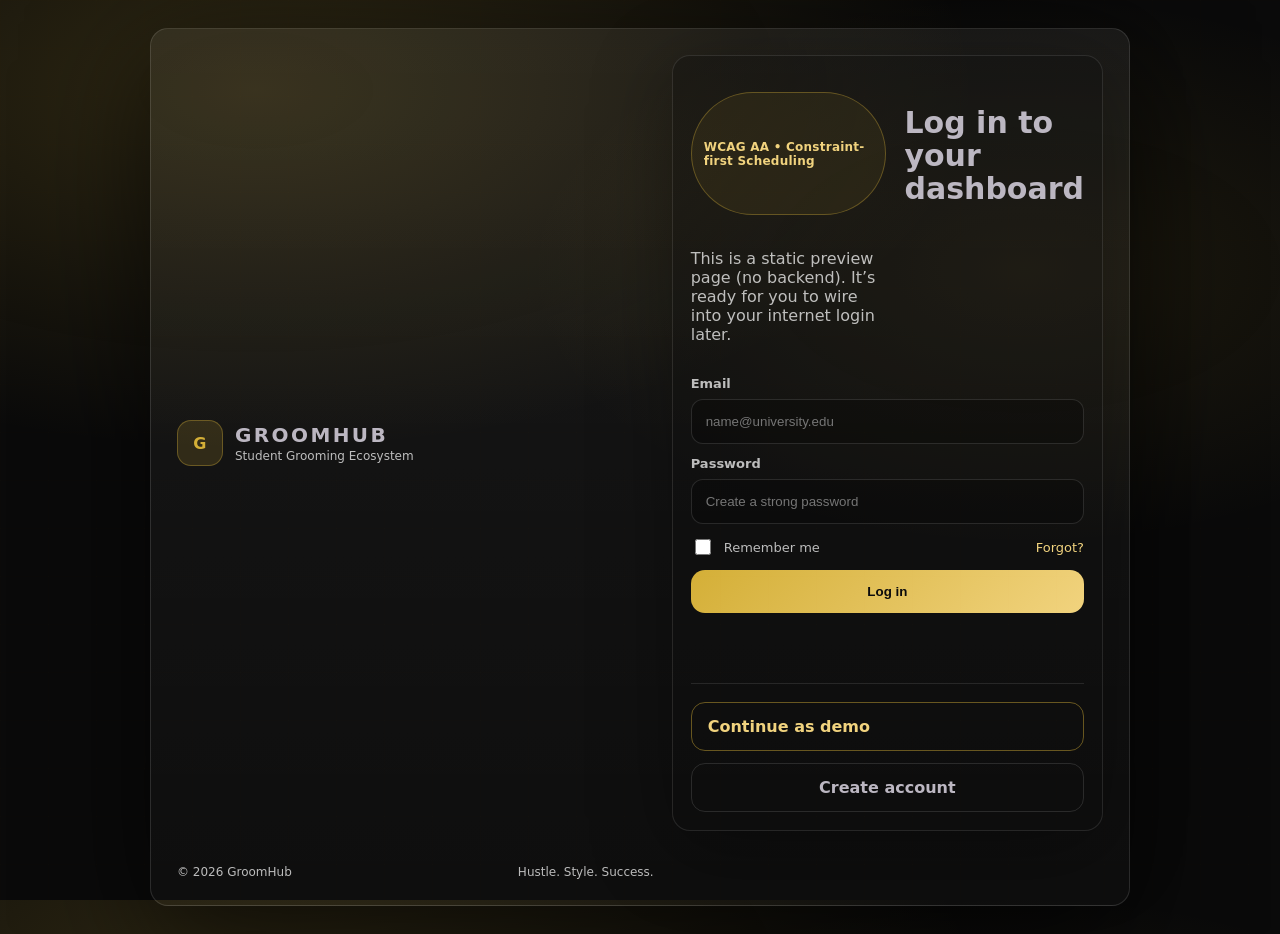
==== index.html @ f82ac6bb "Update auth UI split layout and marketplace/session polish" ====
<!DOCTYPE html>
<html lang="en">
  <head>
    <meta charset="UTF-8" />
    <meta name="viewport" content="width=device-width, initial-scale=1.0" />
    <title>GroomHub — Login</title>
    <link rel="stylesheet" href="./styles.css" />
  </head>
  <body>
    <div class="bg-grid" aria-hidden="true"></div>

    <main class="page">
      <section class="card" role="region" aria-label="GroomHub auth card">
        <header class="brand">
          <div class="logo" aria-hidden="true">G</div>
          <div class="brand-text">
            <h1>GROOMHUB</h1>
            <p>Student Grooming Ecosystem</p>
          </div>
        </header>

        <!-- LOGIN -->
        <div id="loginPanel" class="panel" aria-labelledby="loginHeading">
          <div class="hero">
            <div class="pill">WCAG AA • Constraint-first Scheduling</div>
            <h2 id="loginHeading">Log in to your dashboard</h2>
            <p class="muted">
              This is a static preview page (no backend). It’s ready for you to
              wire into your internet login later.
            </p>
          </div>

          <form id="loginForm" class="form" autocomplete="on">
            <label class="field">
              <span class="label">Email</span>
              <input
                id="email"
                name="email"
                type="email"
                placeholder="name@university.edu"
                required
              />
            </label>

            <label class="field">
              <span class="label">Password</span>
              <input
                id="password"
                name="password"
                type="password"
                placeholder="Create a strong password"
                required
              />
            </label>

            <div class="row">
              <label class="check">
                <input id="remember" name="remember" type="checkbox" />
                <span>Remember me</span>
              </label>
              <a class="link" href="#" id="forgotLink">Forgot?</a>
            </div>

            <button class="btn" type="submit">Log in</button>

            <p class="hint" id="status" role="status" aria-live="polite"></p>
          </form>

          <div class="divider" aria-hidden="true"></div>

          <div class="actions">
            <a class="btn secondary" href="#" id="demoLogin"
              >Continue as demo</a
            >
            <a class="btn ghost" href="#" id="signupLink">Create account</a>
          </div>
        </div>

        <!-- SIGNUP -->
        <div
          id="signupPanel"
          class="panel"
          style="display: none"
          aria-labelledby="signupHeading"
        >
          <div class="auth-split">
            <!-- LEFT (artwork + benefits) -->
            <aside class="auth-left" aria-label="Signup benefits">
              <div class="pill">Hustle. Style. Success.</div>

              <h2 class="auth-left-title" id="signupHeading">
                Welcome<br />to <span class="gold-text">GroomHub</span>
              </h2>

              <div class="auth-left-rule" aria-hidden="true"></div>

              <p class="muted auth-left-sub">
                Create your account and unlock a smarter way to manage your
                academics, business, and grooming.
              </p>

              <div class="auth-benefits">
                <div class="auth-benefit">
                  <div class="auth-benefit-icon" aria-hidden="true">1</div>
                  <div>
                    <div class="auth-benefit-title">Academic Sync</div>
                    <div class="auth-benefit-desc">
                      Smart scheduling that respects your classes.
                    </div>
                  </div>
                </div>

                <div class="auth-benefit">
                  <div class="auth-benefit-icon" aria-hidden="true">2</div>
                  <div>
                    <div class="auth-benefit-title">Grooming Management</div>
                    <div class="auth-benefit-desc">
                      Track your styles, services and products.
                    </div>
                  </div>
                </div>

                <div class="auth-benefit">
                  <div class="auth-benefit-icon" aria-hidden="true">3</div>
                  <div>
                    <div class="auth-benefit-title">Community & Trust</div>
                    <div class="auth-benefit-desc">
                      Share, review and grow with your community.
                    </div>
                  </div>
                </div>
              </div>

              <div
                class="auth-trust"
                role="note"
                aria-label="Privacy and data security"
              >
                <div class="auth-trust-badge" aria-hidden="true">✓</div>
                <div>
                  <div class="auth-trust-title">
                    Your data is secure with us.
                  </div>
                  <div class="auth-trust-desc">
                    This is a static prototype — accounts are stored in your
                    browser only.
                  </div>
                </div>
              </div>

              <div class="auth-hero-image-wrap" aria-hidden="true">
                <div class="auth-hero-ring"></div>
                <img
                  class="auth-hero-image"
                  src="./images/signup-model.jpg"
                  alt=""
                />
              </div>
            </aside>

            <!-- RIGHT (stepper + existing form) -->
            <section class="auth-right" aria-label="Signup form">
              <div class="auth-stepper">
                <div class="steps" aria-hidden="true">
                  <div class="step active">
                    <div class="step-dot"></div>
                    <div>Account</div>
                  </div>
                  <div class="step">
                    <div class="step-dot"></div>
                    <div>Academic</div>
                  </div>
                  <div class="step">
                    <div class="step-dot"></div>
                    <div>Preferences</div>
                  </div>
                  <div class="step">
                    <div class="step-dot"></div>
                    <div>Complete</div>
                  </div>
                </div>
              </div>

              <form id="signupForm" class="form" autocomplete="on">
                <div class="auth-form-head">
                  <h3 class="auth-form-title">Create Your Account</h3>
                  <p class="auth-form-sub muted">Let's get you started.</p>
                </div>

                <label class="field">
                  <span class="label">Full name (optional)</span>
                  <input
                    id="name"
                    name="name"
                    type="text"
                    placeholder="e.g., Thandi M."
                    maxlength="80"
                  />
                </label>

                <label class="field">
                  <span class="label">Email</span>
                  <input
                    id="signupEmail"
                    name="email"
                    type="email"
                    placeholder="name@university.edu"
                    required
                  />
                </label>

                <label class="field">
                  <span class="label">Password</span>
                  <input
                    id="signupPassword"
                    name="password"
                    type="password"
                    placeholder="Create a strong password"
                    required
                  />
                </label>

                <label class="field">
                  <span class="label">Confirm password</span>
                  <input
                    id="confirmPassword"
                    name="confirmPassword"
                    type="password"
                    placeholder="Re-enter your password"
                    required
                  />
                </label>

                <div class="row">
                  <div
                    id="signupStatus"
                    class="hint"
                    role="status"
                    aria-live="polite"
                  ></div>
                </div>

                <button class="btn" type="submit">
                  Create Account & Continue
                </button>
              </form>

              <div class="divider" aria-hidden="true"></div>

              <div class="actions">
                <a class="btn ghost" href="#" id="backToLogin">Back to login</a>
              </div>
            </section>
          </div>
        </div>

        <footer class="foot">
          <span>© <span id="year"></span> GroomHub</span>
          <span class="muted">Hustle. Style. Success.</span>
        </footer>
      </section>
    </main>

    <script src="./script.js"></script>
  </body>
</html>
---- styles.css ----
:root {
  /* GroomHub-v2 inspired luxury black + gold theme */
  --bg: #0a0a0a;
  --panel: #111111;
  --panel2: #0f0f0f;
  --text: #bcb7c2;
  --text-h: #d4af37;
  --muted: rgba(255, 255, 255, 0.72);
  --border: rgba(255, 255, 255, 0.12);

  /* keep legacy names used throughout this CSS */
  --gold: #d4af37;
  --gold2: #f1d37e;
  --accent: #d4af37;
  --accent-border: rgba(212, 175, 55, 0.5);

  --shadow: 0 30px 120px rgba(0, 0, 0, 0.65);
}

* {
  box-sizing: border-box;
}
html,
body {
  height: 100%;
}
body {
  margin: 0;
  font-family: system-ui, -apple-system, Segoe UI, Roboto, Helvetica, Arial,
    sans-serif;
  color: var(--text);
  background: radial-gradient(
      1200px 600px at 20% 10%,
      rgba(212, 175, 55, 0.18),
      transparent 60%
    ),
    radial-gradient(
      900px 500px at 80% 30%,
      rgba(212, 175, 55, 0.1),
      transparent 55%
    ),
    var(--bg);
}

.bg-grid {
  position: fixed;
  inset: 0;
  background-image: linear-gradient(
      rgba(212, 175, 55, 0.08) 1px,
      transparent 1px
    ),
    linear-gradient(90deg, rgba(212, 175, 55, 0.08) 1px, transparent 1px);
  background-size: 48px 48px;
  opacity: 0.12;
  pointer-events: none;
}

.page {
  min-height: 100%;
  display: flex;
  align-items: center;
  justify-content: center;
  padding: 28px 16px;
}

.card {
  width: 100%;
  max-width: 980px;
  display: grid;
  grid-template-columns: 1.05fr 0.95fr;
  gap: 18px;
  background: linear-gradient(
    180deg,
    rgba(255, 255, 255, 0.06),
    rgba(255, 255, 255, 0.02)
  );
  border: 1px solid var(--border);
  border-radius: 18px;
  padding: 26px;
  box-shadow: var(--shadow);
}

@media (max-width: 840px) {
  .card {
    grid-template-columns: 1fr;
  }
}

.brand {
  display: flex;
  gap: 12px;
  align-items: center;
}

.logo {
  width: 46px;
  height: 46px;
  border-radius: 14px;
  background: rgba(212, 175, 55, 0.16);
  border: 1px solid rgba(212, 175, 55, 0.35);
  display: flex;
  align-items: center;
  justify-content: center;
  color: var(--gold);
  font-weight: 800;
  letter-spacing: 0.02em;
}

.brand-text h1 {
  margin: 0;
  font-size: 20px;
  letter-spacing: 0.12em;
}

.brand-text p {
  margin: 2px 0 0;
  font-size: 12px;
  color: var(--muted);
}

.hero {
  margin-top: 18px;
}

.pill {
  display: inline-flex;
  align-items: center;
  border: 1px solid rgba(212, 175, 55, 0.35);
  background: rgba(212, 175, 55, 0.08);
  padding: 8px 12px;
  border-radius: 999px;
  color: var(--gold2);
  font-size: 12px;
  letter-spacing: 0.02em;
  font-weight: 600;
}

h2 {
  margin: 14px 0 10px;
  font-size: 30px;
  line-height: 1.1;
  font-weight: 900;
}

.muted {
  color: var(--muted);
}

/* Shared heading helpers used across pages (e.g., Marketplace) */
.section-title {
  font-weight: 950;
  font-size: 16px;
  margin: 0 0 6px;
}

.form {
  margin-top: 16px;
  display: flex;
  flex-direction: column;
  gap: 12px;
}

.field {
  display: flex;
  flex-direction: column;
  gap: 8px;
}
.label {
  font-size: 13px;
  color: var(--muted);
  font-weight: 600;
}

input {
  width: 100%;
  padding: 14px 14px;
  border-radius: 12px;
  border: 1px solid rgba(255, 255, 255, 0.12);
  background: rgba(0, 0, 0, 0.25);
  color: var(--text);
  outline: none;
}

input:focus {
  border-color: rgba(212, 175, 55, 0.55);
  box-shadow: 0 0 0 4px rgba(212, 175, 55, 0.15);
}

select {
  width: 100%;
  padding: 14px 14px;
  border-radius: 12px;
  border: 1px solid rgba(255, 255, 255, 0.12);
  background: rgba(0, 0, 0, 0.25);
  color: var(--text);
  outline: none;
}

select:focus {
  border-color: rgba(212, 175, 55, 0.55);
  box-shadow: 0 0 0 4px rgba(212, 175, 55, 0.15);
}

.row {
  display: flex;
  align-items: center;
  justify-content: space-between;
  gap: 12px;
}

.check {
  display: flex;
  align-items: center;
  gap: 10px;
  font-size: 13px;
  color: var(--muted);
}

.check input {
  width: 16px;
  height: 16px;
}

.link {
  font-size: 13px;
  color: var(--gold2);
  text-decoration: none;
}
.link:hover {
  text-decoration: underline;
}

.btn {
  width: 100%;
  border: none;
  border-radius: 12px;
  padding: 14px 16px;
  color: #0b0b0c;
  background: linear-gradient(135deg, var(--gold) 0%, #f1d37e 100%);
  font-weight: 800;
  cursor: pointer;
}

.btn:hover {
  filter: brightness(0.98);
}

.btn.secondary {
  background: transparent;
  border: 1px solid rgba(212, 175, 55, 0.45);
  color: var(--gold2);
  text-decoration: none;
  display: inline-flex;
  justify-content: center;
}

.actions {
  display: flex;
  gap: 12px;
  flex-wrap: wrap;
  margin-top: 18px;
}
.btn.ghost {
  background: transparent;
  border: 1px solid rgba(255, 255, 255, 0.12);
  color: var(--text);
  text-decoration: none;
  display: inline-flex;
  justify-content: center;
}

.hint {
  min-height: 18px;
  font-size: 13px;
  color: var(--gold2);
}

.divider {
  height: 1px;
  background: rgba(255, 255, 255, 0.1);
  margin: 14px 0;
}

.foot {
  display: flex;
  align-items: center;
  justify-content: space-between;
  gap: 12px;
  font-size: 12px;
  color: var(--muted);
  margin-top: 16px;
}

/* ===== Static app preview components (dashboard/calendar/etc) ===== */

/* Calendar legend helpers (used by calendar.html) */
.legend {
  display: flex;
  flex-wrap: wrap;
  gap: 12px;
  align-items: center;
  margin-top: 6px;
  color: var(--muted);
}
.legend-item {
  display: inline-flex;
  align-items: center;
  gap: 8px;
  font-size: 12px;
  font-weight: 900;
}
.dot {
  width: 10px;
  height: 10px;
  border-radius: 999px;
  border: 1px solid rgba(255, 255, 255, 0.18);
  background: rgba(255, 255, 255, 0.06);
}
.dot.available {
  background: rgba(255, 255, 255, 0.06);
  border-color: rgba(255, 255, 255, 0.16);
}
.dot.booked {
  background: rgba(241, 211, 126, 0.96);
  border-color: rgba(241, 211, 126, 0.75);
}
.dot.blocked {
  background: rgba(255, 255, 255, 0.06);
  border-color: rgba(255, 255, 255, 0.1);
  opacity: 0.55;
}

.static-topbar {
  position: sticky;
  top: 0;
  z-index: 10;
  backdrop-filter: blur(12px);
  background: rgba(8, 8, 10, 0.72);
  border-bottom: 1px solid rgba(255, 255, 255, 0.08);
  padding: 14px 18px;
  display: flex;
  align-items: center;
  justify-content: space-between;
  gap: 16px;
}
.static-brand {
  display: flex;
  align-items: center;
  gap: 12px;
  text-decoration: none;
  color: inherit;
}
.brand-title {
  display: block;
  font-weight: 900;
  letter-spacing: 0.14em;
  font-size: 14px;
}
.brand-sub {
  display: block;
  color: var(--muted);
  font-size: 12px;
  margin-top: 2px;
}
.static-nav {
  display: flex;
  flex-wrap: wrap;
  gap: 10px;
  justify-content: flex-end;
}
.nav-pill {
  text-decoration: none;
  border: 1px solid rgba(212, 175, 55, 0.35);
  color: var(--gold2);
  padding: 8px 12px;
  border-radius: 999px;
  font-size: 12px;
  background: rgba(212, 175, 55, 0.06);
  transition: transform 140ms ease, background 140ms ease,
    border-color 140ms ease;
}

.nav-pill:hover {
  transform: translateY(-1px);
  background: rgba(212, 175, 55, 0.12);
  border-color: rgba(212, 175, 55, 0.6);
}

.nav-pill.active {
  background: rgba(212, 175, 55, 0.18);
  border-color: rgba(212, 175, 55, 0.6);
  color: #fff;
}

.static-main {
  display: flex;
  min-height: calc(100vh - 72px);
}
.static-sidebar {
  width: 290px;
  border-right: 1px solid rgba(255, 255, 255, 0.08);
  padding: 18px;
  background: rgba(0, 0, 0, 0.18);
}
@media (max-width: 980px) {
  .static-main {
    flex-direction: column;
  }
  .static-sidebar {
    width: 100%;
    border-right: none;
    border-bottom: 1px solid rgba(255, 255, 255, 0.08);
  }
}

.side-brand {
  display: flex;
  align-items: center;
  gap: 12px;
  margin-bottom: 18px;
}
.side-logo {
  width: 46px;
  height: 46px;
  border-radius: 14px;
  background: rgba(212, 175, 55, 0.16);
  border: 1px solid rgba(212, 175, 55, 0.35);
  display: flex;
  align-items: center;
  justify-content: center;
  font-weight: 900;
  color: var(--gold);
}
.side-title {
  font-weight: 900;
  letter-spacing: 0.14em;
  font-size: 14px;
}
.side-sub {
  color: var(--muted);
  font-size: 12px;
  margin-top: 2px;
}

.side-section {
  margin-top: 18px;
}
.side-label {
  font-size: 12px;
  color: var(--muted);
  text-transform: uppercase;
  letter-spacing: 0.18em;
  font-weight: 700;
  margin-bottom: 10px;
}
.side-links {
  display: flex;
  flex-direction: column;
  gap: 10px;
}
.side-link {
  text-decoration: none;
  padding: 10px 12px;
  border-radius: 12px;
  border: 1px solid rgba(255, 255, 255, 0.1);
  color: rgba(255, 255, 255, 0.82);
  background: rgba(255, 255, 255, 0.03);
  font-size: 13px;
}
.side-link.active {
  border-color: rgba(212, 175, 55, 0.55);
  background: rgba(212, 175, 55, 0.1);
  color: #fff;
}

.user-card {
  border: 1px solid rgba(212, 175, 55, 0.25);
  background: rgba(212, 175, 55, 0.06);
  border-radius: 14px;
  padding: 12px;
  display: flex;
  align-items: center;
  gap: 12px;
}
.user-avatar {
  width: 40px;
  height: 40px;
  border-radius: 999px;
  background: rgba(212, 175, 55, 0.18);
  border: 1px solid rgba(212, 175, 55, 0.45);
  display: flex;
  align-items: center;
  justify-content: center;
  font-weight: 900;
  color: var(--gold2);
}
.user-meta {
  min-width: 0;
}
.user-name {
  font-weight: 800;
  font-size: 14px;
}
.user-role {
  color: var(--muted);
  font-size: 12px;
  margin-top: 2px;
}

.static-content {
  flex: 1;
  padding: 18px;
}
.static-top {
  display: flex;
  align-items: flex-start;
  justify-content: space-between;
  gap: 16px;
  margin-bottom: 18px;
}
.page-title {
  margin: 0;
  font-size: 28px;
  font-weight: 900;
}
.muted {
  color: var(--muted);
}
.top-actions {
  display: flex;
  align-items: center;
  gap: 12px;
  flex-wrap: wrap;
}
.badge {
  border: 1px solid rgba(255, 255, 255, 0.1);
  background: rgba(255, 255, 255, 0.04);
  padding: 10px 12px;
  border-radius: 999px;
  font-size: 12px;
  color: rgba(255, 255, 255, 0.9);
}
.badge.gold {
  border-color: rgba(212, 175, 55, 0.6);
  background: rgba(212, 175, 55, 0.12);
  color: #fff;
}
.cta {
  display: inline-block;
  text-decoration: none;
  background: linear-gradient(135deg, var(--gold) 0%, #f1d37e 100%);
  color: #0b0b0c;
  font-weight: 900;
  padding: 12px 16px;
  border-radius: 14px;
}

.hero {
  display: grid;
  grid-template-columns: 1.2fr 0.8fr;
  gap: 18px;
}
@media (max-width: 1100px) {
  .hero {
    grid-template-columns: 1fr;
  }
}

.panel {
  border: 1px solid rgba(255, 255, 255, 0.1);
  background: rgba(12, 12, 14, 0.35);
  border-radius: 18px;
  padding: 18px;
  box-shadow: 0 18px 80px rgba(0, 0, 0, 0.35);
}
.panel-head {
  display: flex;
  align-items: flex-start;
  justify-content: space-between;
  gap: 12px;
  margin-bottom: 12px;
}
.panel-title {
  margin: 0;
  font-size: 20px;
  font-weight: 900;
}
.panel-sub {
  color: var(--muted);
  font-size: 13px;
  margin-top: 4px;
}

.hero-card {
  border: 1px solid rgba(212, 175, 55, 0.25);
  background: linear-gradient(
    180deg,
    rgba(212, 175, 55, 0.06),
    rgba(255, 255, 255, 0.02)
  );
  border-radius: 18px;
  padding: 18px;
}
.hero-pill {
  display: inline-flex;
  padding: 8px 12px;
  border-radius: 999px;
  background: rgba(212, 175, 55, 0.1);
  border: 1px solid rgba(212, 175, 55, 0.35);
  color: var(--gold2);
  font-size: 12px;
  font-weight: 800;
  letter-spacing: 0.12em;
}
.hero-title {
  margin: 12px 0 10px;
  font-size: 34px;
  font-weight: 950;
  line-height: 1.05;
}
.gold {
  color: var(--gold2);
}
.hero-muted {
  color: var(--muted);
  font-size: 14px;
  line-height: 1.5;
  max-width: 62ch;
}
.hero-buttons {
  display: flex;
  gap: 12px;
  flex-wrap: wrap;
  margin-top: 14px;
}
.btn.secondary {
  background: transparent;
  border: 1px solid rgba(212, 175, 55, 0.45);
  color: var(--gold2);
  text-decoration: none;
  display: inline-block;
  padding: 14px 16px;
  border-radius: 14px;
  font-weight: 900;
}
.btn {
  display: inline-block;
  padding: 14px 16px;
  border-radius: 14px;
  background: linear-gradient(135deg, var(--gold) 0%, #f1d37e 100%);
  color: #0b0b0c;
  font-weight: 900;
  text-decoration: none;
}

.stats {
  display: flex;
  flex-direction: column;
  gap: 12px;
}
.stat-card {
  border: 1px solid rgba(255, 255, 255, 0.1);
  background: rgba(255, 255, 255, 0.03);
  border-radius: 18px;
  padding: 14px;
}
.stat-label {
  color: var(--muted);
  font-size: 13px;
}
.stat-value {
  font-size: 28px;
  font-weight: 950;
  margin-top: 6px;
}

.grid2 {
  display: grid;
  grid-template-columns: 1fr 1fr;
  gap: 18px;
  margin-top: 18px;
}
@media (max-width: 1100px) {
  .grid2 {
    grid-template-columns: 1fr;
  }
}

.calendar-wrap {
  margin-top: 12px;
}
.cal-days {
  display: grid;
  grid-template-columns: repeat(5, 1fr);
  gap: 10px;
  color: var(--muted);
  font-weight: 800;
  font-size: 12px;
  letter-spacing: 0.08em;
  margin-bottom: 10px;
}
.cal-grid {
  display: grid;
  grid-template-columns: repeat(5, 1fr);
  gap: 10px;
}
.calendar-grid {
  margin-top: 12px;
}
.cal-cells {
  display: grid;
  grid-template-columns: repeat(5, 1fr);
  gap: 10px;
}
.cal-cell {
  min-height: 64px;
  border-radius: 14px;
  border: 1px solid rgba(255, 255, 255, 0.1);
  display: flex;
  align-items: center;
  justify-content: center;
  font-weight: 900;
  font-size: 12px;
  color: rgba(255, 255, 255, 0.85);
}
.cal-cell.available {
  background: rgba(255, 255, 255, 0.02);
  border-color: rgba(255, 255, 255, 0.12);
}
.cal-cell.booked {
  background: rgba(241, 211, 126, 0.96);
  color: #0b0b0c;
  border-color: rgba(241, 211, 126, 0.7);
}
.cal-cell.blocked {
  background: rgba(255, 255, 255, 0.06);
  color: rgba(255, 255, 255, 0.45);
  border-color: rgba(255, 255, 255, 0.1);
}

.form-rows {
  display: flex;
  flex-direction: column;
  gap: 12px;
  margin-top: 12px;
}
.form-rows.compact {
  gap: 10px;
}
.row-box {
  border: 1px solid rgba(255, 255, 255, 0.1);
  background: rgba(255, 255, 255, 0.03);
  border-radius: 14px;
  padding: 14px;
}
.row-label {
  color: var(--muted);
  font-size: 13px;
  font-weight: 800;
}
.row-value {
  margin-top: 6px;
  font-weight: 900;
}
.tiny-muted {
  font-size: 12px;
  color: var(--muted);
  margin-top: 8px;
}

.tag-list {
  display: grid;
  grid-template-columns: 1fr;
  gap: 10px;
  margin-top: 12px;
}
.tag {
  border: 1px solid rgba(255, 255, 255, 0.1);
  background: rgba(255, 255, 255, 0.03);
  border-radius: 14px;
  padding: 12px 14px;
  font-weight: 800;
}

.ring {
  width: 110px;
  height: 110px;
  border-radius: 999px;
  border: 10px solid rgba(212, 175, 55, 0.35);
  display: flex;
  align-items: center;
  justify-content: center;
  font-weight: 950;
  margin-top: 8px;
}

.small-pill {
  text-decoration: none;
  display: inline-block;
  padding: 10px 12px;
  border-radius: 999px;
  border: 1px solid rgba(212, 175, 55, 0.45);
  background: rgba(212, 175, 55, 0.1);
  color: var(--gold2);
  font-size: 12px;
  font-weight: 900;
}
.small-pill.ghost {
  background: transparent;
  color: rgba(255, 255, 255, 0.82);
}
.gold-pill {
  border: 1px solid rgba(212, 175, 55, 0.45);
  background: rgba(212, 175, 55, 0.12);
  padding: 8px 10px;
  border-radius: 999px;
  color: var(--gold2);
  font-weight: 900;
  font-size: 12px;
}

.look-grid {
  display: grid;
  grid-template-columns: repeat(2, 1fr);
  gap: 12px;
  margin-top: 12px;
}
.look-card {
  border: 1px solid rgba(255, 255, 255, 0.1);
  background: rgba(255, 255, 255, 0.03);
  border-radius: 14px;
  overflow: hidden;
}
.look-img {
  height: 120px;
  background: linear-gradient(
    135deg,
    rgba(255, 255, 255, 0.1),
    rgba(212, 175, 55, 0.1)
  );
}
.look-img.a {
  background: linear-gradient(
    135deg,
    rgba(212, 175, 55, 0.18),
    rgba(0, 0, 0, 0.2)
  );
}
.look-img.b {
  background: linear-gradient(
    135deg,
    rgba(255, 255, 255, 0.12),
    rgba(212, 175, 55, 0.12)
  );
}
.look-img.c {
  background: linear-gradient(
    135deg,
    rgba(59, 130, 246, 0.18),
    rgba(0, 0, 0, 0.25)
  );
}
.look-img.d {
  background: linear-gradient(
    135deg,
    rgba(167, 139, 250, 0.18),
    rgba(0, 0, 0, 0.25)
  );
}
.look-meta {
  padding: 12px;
}
.look-title {
  font-weight: 950;
}
.look-sub {
  color: var(--muted);
  font-size: 12px;
  margin-top: 4px;
}

.social-card {
  border: 1px solid rgba(255, 255, 255, 0.1);
  background: rgba(255, 255, 255, 0.03);
  border-radius: 16px;
  overflow: hidden;
  margin-top: 12px;
}
.social-img {
  height: 150px;
  background: linear-gradient(
    135deg,
    rgba(255, 255, 255, 0.1),
    rgba(212, 175, 55, 0.08)
  );
}
.social-body {
  padding: 14px;
}
.social-head {
  display: flex;
  align-items: flex-start;
  justify-content: space-between;
  gap: 12px;
}
.social-name {
  font-weight: 950;
}
.social-text {
  color: rgba(255, 255, 255, 0.86);
  margin-top: 10px;
  line-height: 1.5;
}
.social-stats {
  display: flex;
  flex-wrap: wrap;
  gap: 12px;
  margin-top: 12px;
  color: var(--muted);
  font-size: 12px;
  font-weight: 800;
}
.mini-link {
  display: inline-block;
  margin-top: 10px;
  color: var(--gold2);
  font-weight: 900;
  text-decoration: none;
  font-size: 12px;
}

.profile {
  display: flex;
  gap: 14px;
  align-items: center;
  margin-top: 12px;
}
.profile-avatar {
  width: 92px;
  height: 92px;
  border-radius: 18px;
  background: linear-gradient(
    135deg,
    rgba(212, 175, 55, 0.26),
    rgba(0, 0, 0, 0.2)
  );
  border: 1px solid rgba(212, 175, 55, 0.35);
}
.profile-name {
  font-weight: 950;
  font-size: 22px;
}
.profile-kpis {
  display: flex;
  gap: 12px;
  margin-top: 6px;
  align-items: center;
  flex-wrap: wrap;
}
.gold-text {
  color: var(--gold2);
  font-weight: 900;
}

.service-list {
  margin-top: 12px;
  display: flex;
  flex-direction: column;
  gap: 10px;
}
.service {
  border: 1px solid rgba(255, 255, 255, 0.1);
  background: rgba(255, 255, 255, 0.03);
  border-radius: 14px;
  padding: 12px 14px;
  display: flex;
  justify-content: space-between;
  font-weight: 900;
}

.toggle-row {
  display: flex;
  justify-content: space-between;
  align-items: center;
  gap: 12px;
  border: 1px solid rgba(255, 255, 255, 0.1);
  background: rgba(255, 255, 255, 0.03);
  padding: 12px 14px;
  border-radius: 14px;
}
.switch-on {
  width: 44px;
  height: 24px;
  border-radius: 999px;
  background: rgba(212, 175, 55, 0.9);
  position: relative;
}
.switch-on::after {
  content: "";
  position: absolute;
  top: 3px;
  right: 3px;
  width: 18px;
  height: 18px;
  border-radius: 999px;
  background: #0b0b0c;
}

.live {
  padding: 10px 12px;
  border-radius: 999px;
  font-size: 12px;
  font-weight: 950;
  background: rgba(212, 175, 55, 0.9);
  color: #0b0b0c;
}
.kpi-grid {
  display: grid;
  grid-template-columns: repeat(2, 1fr);
  gap: 12px;
  margin-top: 12px;
}
.kpi {
  border: 1px solid rgba(255, 255, 255, 0.1);
  background: rgba(255, 255, 255, 0.03);
  border-radius: 14px;
  padding: 12px 14px;
}
.kpi-value {
  font-size: 24px;
  font-weight: 950;
  margin-top: 6px;
}

.insights {
  margin-top: 12px;
  border: 1px solid rgba(255, 255, 255, 0.1);
  background: rgba(255, 255, 255, 0.03);
  border-radius: 16px;
  padding: 14px;
}
.ins-title {
  font-weight: 950;
}
.ins-list {
  margin: 10px 0 0;
  padding-left: 16px;
  color: var(--muted);
  line-height: 1.7;
  font-size: 13px;
}

.steps {
  display: flex;
  gap: 12px;
  flex-wrap: wrap;
  margin-bottom: 14px;
}
.step {
  display: flex;
  align-items: center;
  gap: 10px;
  padding: 10px 12px;
  border: 1px solid rgba(255, 255, 255, 0.1);
  background: rgba(255, 255, 255, 0.03);
  border-radius: 14px;
  color: var(--muted);
  font-weight: 900;
  font-size: 13px;
}
.step.active {
  border-color: rgba(212, 175, 55, 0.55);
  background: rgba(212, 175, 55, 0.1);
  color: #fff;
}
.step-dot {
  width: 10px;
  height: 10px;
  border-radius: 999px;
  background: rgba(255, 255, 255, 0.25);
}
.step.active .step-dot {
  background: rgba(212, 175, 55, 0.95);
}

.choice-grid {
  display: grid;
  grid-template-columns: repeat(1, 1fr);
  gap: 10px;
  margin-top: 12px;
}
@media (min-width: 900px) {
  .choice-grid {
    grid-template-columns: repeat(2, 1fr);
  }
}
.choice {
  border: 1px solid rgba(255, 255, 255, 0.1);
  background: rgba(255, 255, 255, 0.03);
  border-radius: 14px;
  padding: 12px 14px;
  font-weight: 900;
  color: rgba(255, 255, 255, 0.85);
}
.choice.selected {
  border-color: rgba(212, 175, 55, 0.6);
  background: rgba(212, 175, 55, 0.1);
}

.times {
  display: flex;
  flex-wrap: wrap;
  gap: 10px;
  margin-top: 12px;
}
.time {
  padding: 12px 14px;
  border-radius: 12px;
  border: 1px solid rgba(255, 255, 255, 0.12);
  background: rgba(255, 255, 255, 0.03);
  color: rgba(255, 255, 255, 0.9);
  font-weight: 950;
  cursor: pointer;
}
.time.blocked {
  opacity: 0.45;
  cursor: not-allowed;
}

.summary {
  margin-top: 14px;
  padding: 14px;
  border-radius: 16px;
  border: 1px solid rgba(255, 255, 255, 0.1);
  background: rgba(255, 255, 255, 0.03);
}
.summary-row {
  display: flex;
  justify-content: space-between;
  gap: 12px;
  margin-top: 10px;
  font-size: 13px;
  color: var(--muted);
}
.summary-row b {
  color: #fff;
}

.divider {
  height: 1px;
  background: rgba(255, 255, 255, 0.1);
  margin: 14px 0;
}

.history-list {
  margin-top: 12px;
  display: flex;
  flex-direction: column;
  gap: 10px;
}
.history-item {
  border: 1px solid rgba(255, 255, 255, 0.1);
  background: rgba(255, 255, 255, 0.03);
  border-radius: 14px;
  padding: 12px 14px;
  display: flex;
  justify-content: space-between;
  gap: 12px;
  transition: transform 140ms ease, border-color 140ms ease,
    background 140ms ease;
}

.history-item:hover {
  transform: translateY(-1px);
  border-color: rgba(212, 175, 55, 0.35);
  background: rgba(212, 175, 55, 0.06);
}

.tip-grid {
  display: grid;
  grid-template-columns: repeat(2, 1fr);
  gap: 12px;
  margin-top: 12px;
}
@media (max-width: 800px) {
  .tip-grid {
    grid-template-columns: 1fr;
  }
}
.tip {
  border: 1px solid rgba(255, 255, 255, 0.1);
  background: rgba(255, 255, 255, 0.03);
  border-radius: 14px;
  padding: 12px 14px;
  font-weight: 900;
  color: rgba(255, 255, 255, 0.86);
}

.composer {
  display: flex;
  align-items: center;
  gap: 12px;
  border: 1px solid rgba(255, 255, 255, 0.1);
  background: rgba(255, 255, 255, 0.03);
  border-radius: 16px;
  padding: 14px;
  margin-top: 12px;
}
.composer-avatar {
  width: 42px;
  height: 42px;
  border-radius: 999px;
  background: rgba(212, 175, 55, 0.18);
  border: 1px solid rgba(212, 175, 55, 0.45);
  display: flex;
  align-items: center;
  justify-content: center;
  font-weight: 950;
}
.composer-input {
  flex: 1;
  padding: 12px 14px;
  border-radius: 12px;
  border: 1px solid rgba(255, 255, 255, 0.1);
  background: rgba(0, 0, 0, 0.25);
  color: rgba(255, 255, 255, 0.85);
  font-weight: 800;
}

.post {
  padding: 18px;
}
.post-head {
  display: flex;
  gap: 12px;
  align-items: flex-start;
  justify-content: space-between;
}
.post-avatar {
  width: 42px;
  height: 42px;
  border-radius: 999px;
  background: rgba(212, 175, 55, 0.18);
  border: 1px solid rgba(212, 175, 55, 0.45);
  display: flex;
  align-items: center;
  justify-content: center;
  font-weight: 950;
}
.ghost-pill {
  padding: 8px 10px;
  border-radius: 999px;
  border: 1px solid rgba(255, 255, 255, 0.12);
  color: rgba(255, 255, 255, 0.85);
  font-size: 12px;
  font-weight: 900;
}
.post-name {
  font-weight: 950;
}
.post-text {
  margin-top: 10px;
  line-height: 1.5;
  color: rgba(255, 255, 255, 0.86);
}
.post-tags {
  display: flex;
  gap: 10px;
  flex-wrap: wrap;
  margin-top: 12px;
  color: var(--gold2);
  font-weight: 900;
  font-size: 12px;
}
.post-actions {
  display: flex;
  gap: 14px;
  flex-wrap: wrap;
  margin-top: 12px;
  color: var(--muted);
  font-size: 12px;
  font-weight: 900;
}

.trend-list {
  margin-top: 12px;
  display: flex;
  flex-direction: column;
  gap: 10px;
}
.trend {
  border: 1px solid rgba(255, 255, 255, 0.1);
  background: rgba(255, 255, 255, 0.03);
  border-radius: 14px;
  padding: 12px 14px;
  font-weight: 950;
  display: flex;
  gap: 8px;
  align-items: baseline;
}

.mini-note {
  margin-top: 12px;
  color: var(--muted);
  font-size: 13px;
  line-height: 1.5;
}

/* Optional: small mobile tweaks */
@media (max-width: 640px) {
  .static-nav {
    gap: 8px;
  }
  .nav-pill {
    padding: 7px 10px;
  }
  .hero-title {
    font-size: 28px;
  }
}

/* ===== Auth split landing (signupPanel) ===== */

.auth-split {
  display: grid;
  grid-template-columns: 1.05fr 0.95fr;
  gap: 18px;
}

@media (max-width: 840px) {
  .auth-split {
    grid-template-columns: 1fr;
  }
}

.auth-left {
  padding: 8px 8px 6px;
}

.auth-left-title {
  margin: 14px 0 10px;
  font-size: 30px;
  line-height: 1.12;
  font-weight: 950;
}

.auth-left-rule {
  width: 48px;
  height: 2px;
  background: rgba(212, 175, 55, 0.95);
  margin: 14px 0;
}

.auth-left-sub {
  margin: 0;
  max-width: 44ch;
  line-height: 1.55;
}

.auth-hero-image-wrap {
  margin-top: 18px;
  position: relative;
  width: 220px;
  max-width: 100%;
  margin-left: auto;
  margin-right: auto;
}

.auth-hero-ring {
  position: absolute;
  inset: -10px;
  border-radius: 999px;
  border: 2px solid rgba(212, 175, 55, 0.75);
  box-shadow: 0 0 0 6px rgba(212, 175, 55, 0.08);
}

.auth-hero-image {
  width: 100%;
  aspect-ratio: 1 / 1;
  border-radius: 999px;
  object-fit: cover;
  border: 2px solid rgba(212, 175, 55, 0.25);
  display: block;
}

@media (prefers-reduced-motion: no-preference) {
  .auth-hero-ring {
    animation: authRingPulse 2.2s ease-in-out infinite;
  }

  @keyframes authRingPulse {
    0%,
    100% {
      transform: scale(1);
      opacity: 0.85;
    }
    50% {
      transform: scale(1.02);
      opacity: 1;
    }
  }
}

.auth-benefits {
  margin-top: 16px;
  display: flex;
  flex-direction: column;
  gap: 12px;
}

.auth-benefit {
  display: flex;
  gap: 12px;
  align-items: flex-start;
  padding: 12px;
  border-radius: 16px;
  border: 1px solid rgba(255, 255, 255, 0.08);
  background: rgba(255, 255, 255, 0.02);
}

.auth-benefit-icon {
  width: 34px;
  height: 34px;
  border-radius: 999px;
  display: flex;
  align-items: center;
  justify-content: center;
  color: rgba(241, 211, 126, 0.95);
  border: 1px solid rgba(212, 175, 55, 0.35);
  background: rgba(212, 175, 55, 0.08);
  font-weight: 950;
  flex-shrink: 0;
}

.auth-benefit-title {
  font-weight: 950;
}

.auth-benefit-desc {
  margin-top: 2px;
  color: var(--muted);
  font-size: 13px;
  line-height: 1.35;
}

.auth-trust {
  margin-top: 18px;
  display: flex;
  gap: 12px;
  align-items: center;
  border-radius: 16px;
  padding: 14px;
  border: 1px solid rgba(212, 175, 55, 0.25);
  background: rgba(212, 175, 55, 0.06);
}

.auth-trust-badge {
  width: 34px;
  height: 34px;
  border-radius: 999px;
  display: flex;
  align-items: center;
  justify-content: center;
  background: rgba(212, 175, 55, 0.18);
  border: 1px solid rgba(212, 175, 55, 0.45);
  color: var(--gold2);
  font-weight: 950;
}

.auth-trust-title {
  font-weight: 950;
}

.auth-trust-desc {
  margin-top: 2px;
  color: var(--muted);
  font-size: 13px;
  line-height: 1.35;
}

.auth-right {
  padding: 8px;
}

.auth-stepper {
  margin-top: 6px;
}

.auth-form-head {
  margin-bottom: 6px;
}

.auth-form-title {
  margin: 0;
  font-size: 24px;
  font-weight: 950;
}

.auth-form-sub {
  margin-top: 4px;
  font-size: 13px;
}
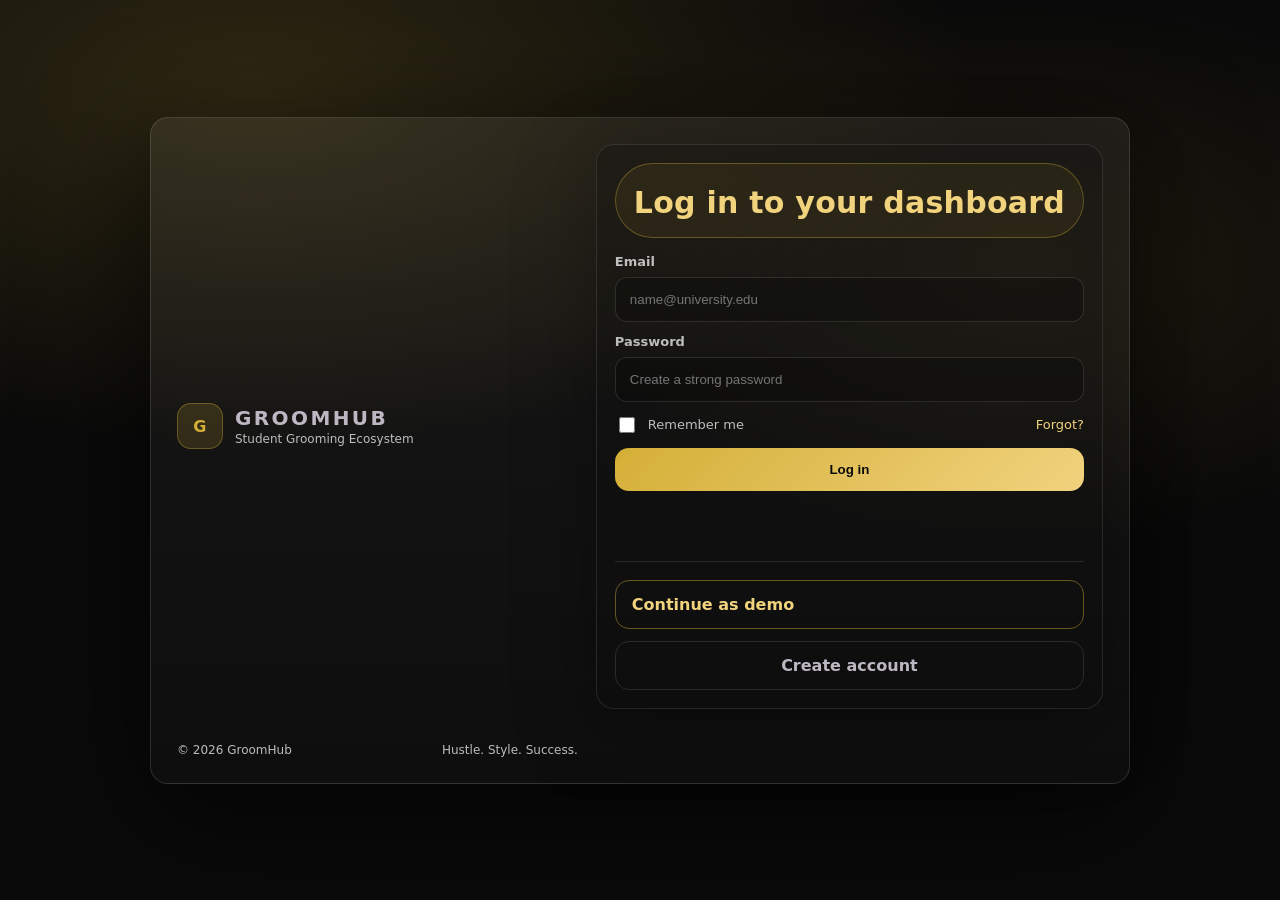
==== commit c48ba874: "Remove hero and left heading from signup/register panels" ====
--- a/index.html
+++ b/index.html
@@ -21,13 +21,8 @@
 
         <!-- LOGIN -->
         <div id="loginPanel" class="panel" aria-labelledby="loginHeading">
-          <div class="hero">
-            <div class="pill">WCAG AA • Constraint-first Scheduling</div>
+          <div class="pill">
             <h2 id="loginHeading">Log in to your dashboard</h2>
-            <p class="muted">
-              This is a static preview page (no backend). It’s ready for you to
-              wire into your internet login later.
-            </p>
           </div>
 
           <form id="loginForm" class="form" autocomplete="on">
@@ -88,10 +83,6 @@
             <aside class="auth-left" aria-label="Signup benefits">
               <div class="pill">Hustle. Style. Success.</div>
 
-              <h2 class="auth-left-title" id="signupHeading">
-                Welcome<br />to <span class="gold-text">GroomHub</span>
-              </h2>
-
               <div class="auth-left-rule" aria-hidden="true"></div>
 
               <p class="muted auth-left-sub">
--- a/styles.css
+++ b/styles.css
@@ -127,13 +127,15 @@
   align-items: center;
   border: 1px solid rgba(212, 175, 55, 0.35);
   background: rgba(212, 175, 55, 0.08);
-  padding: 8px 12px;
+  padding: 8px 18px; /* widen containment pill */
   border-radius: 999px;
   color: var(--gold2);
   font-size: 12px;
   letter-spacing: 0.02em;
   font-weight: 600;
-}
+  white-space: nowrap;
+}
+
 
 h2 {
   margin: 14px 0 10px;
@@ -1323,7 +1325,8 @@
 
 .auth-split {
   display: grid;
-  grid-template-columns: 1.05fr 0.95fr;
+  /* Give the right form panel slightly more space to prevent squashing */
+  grid-template-columns: 1fr 1.05fr;
   gap: 18px;
 }
 
@@ -1500,4 +1503,3 @@
   margin-top: 4px;
   font-size: 13px;
 }
-
